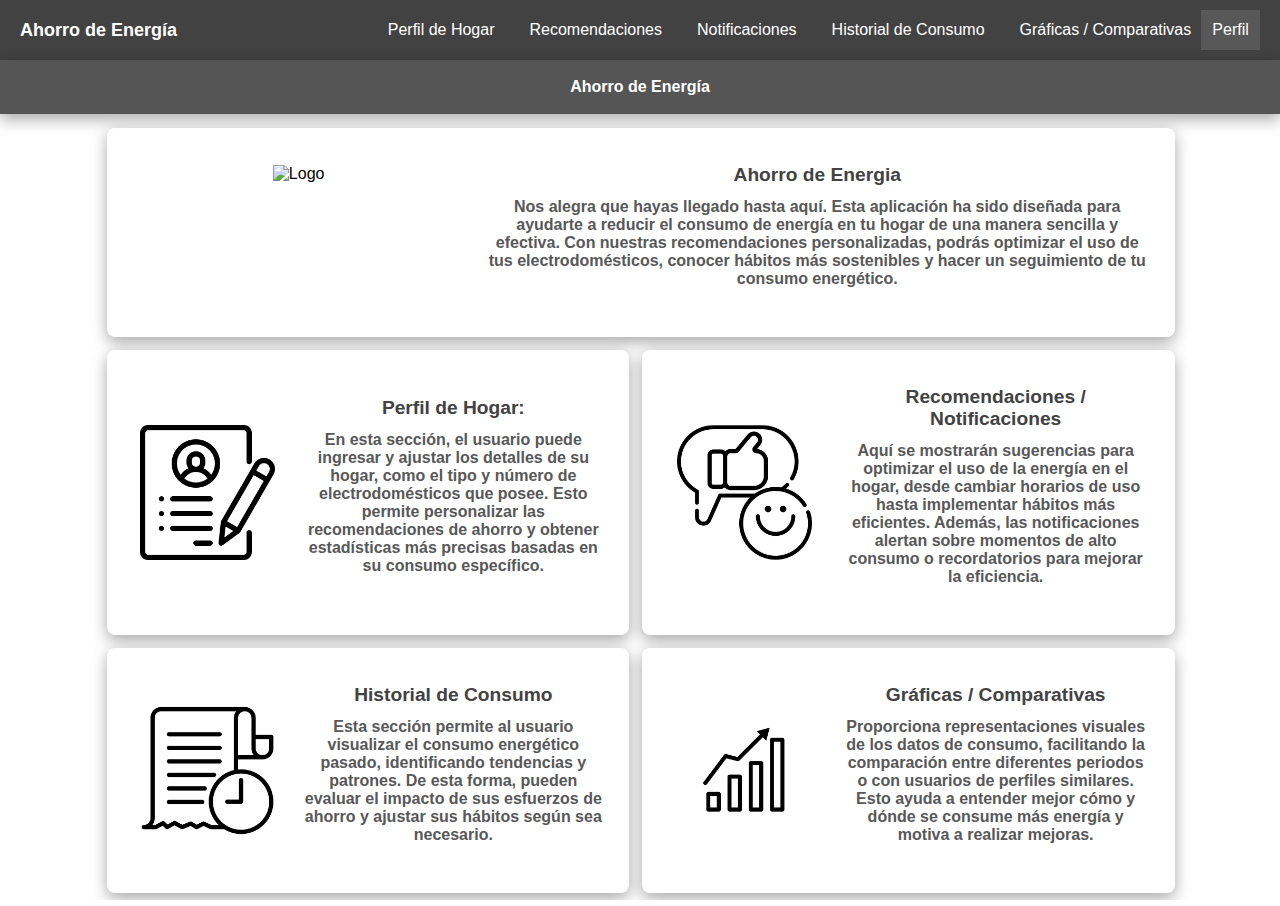
==== index.html @ 79bc8dd4 "Responsive" ====
<!DOCTYPE html>
<html lang="es">

<head>
    <meta charset="UTF-8">
    <meta name="viewport" content="width=device-width, initial-scale=1.0">
    <link rel="stylesheet" href="index.css">
    <title>Ahorro de Energía</title>
    <link rel="icon" href="logo_blanco.png" type="image/x-icon">
</head>

<body>
    <!-- Primera Barra de Navegación -->
    <nav class="navbar">
        <div class="nav-container">
            <a href="index.html" class="nav-logo">Ahorro de Energía</a>
        
            <!-- Botón para dispositivos móviles -->
            <button class="menu-toggle" onclick="toggleMenu()">☰</button>
        
            <!-- Menú desplegable -->
            <div id="navLinks" class="nav-links">
                <a href="perfil.html" class="nav-item">Perfil de Hogar</a>
                <a href="Recomendaciones.html" class="nav-item">Recomendaciones</a>
                <a href="Notificaciones.html" class="nav-item">Notificaciones</a>
                <a href="historial.html" class="nav-item">Historial de Consumo</a>
                <a href="Graficas.html" class="nav-item">Gráficas / Comparativas</a>
            </div>
        </div>
        <div id="profile-section" class="profile-container">
            <!-- Texto inicial que se reemplaza cuando el usuario está logueado -->
            <button class="menu-toggle-p" id="profile-name">Perfil</button>
        
            <!-- Menú desplegable -->
            <div class="dropdown-menu">
                <a class="dropdown-item" href="sign_in.html">Iniciar Sesion</a>
                <a class="dropdown-item" href="register.html">Crear Cuenta</a>
                <a class="dropdown-item" href="index.html"style="display: none;">Cerrar Sesion</a>
            </div>
        </div>
        
    </nav>   

    <!-- Segunda Barra con el Título de la Ventana -->
    <div class="title-bar">
        <h1>Ahorro de Energía</h1>
    </div>

    <div class="main-content centered">

        <!-- Contenido Principal -->
        <div class="home">

            <!-- Sección principal -->
            <div class="section-principal">
                <div class="image-container">
                    <img src="logo_web.png" alt="Logo">
                </div>
                <div class="text-container">
                    <h2>Ahorro de Energia</h2>
                    <h3>Nos alegra que hayas llegado hasta aquí. Esta aplicación ha sido diseñada para ayudarte a
                        reducir el consumo de energía en tu hogar de una manera sencilla y efectiva. Con nuestras
                        recomendaciones personalizadas, podrás optimizar el uso de tus electrodomésticos, conocer
                        hábitos más sostenibles y hacer un seguimiento de tu consumo energético.</h3>
                </div>
            </div>

            <!-- Sección perfil-->
            <div class="section-perfil">
                <div class="image-container">
                    <img src="perfil.png" alt="Logo">
                </div>
                <div class="text-container">
                    <h2>Perfil de Hogar: </h2>
                    <h3>En esta sección, el usuario puede ingresar y ajustar los detalles de su hogar, como el tipo y
                        número de electrodomésticos que posee. Esto permite personalizar las recomendaciones de ahorro y
                        obtener estadísticas más precisas basadas en su consumo específico.</h3>
                </div>
            </div>

            <!-- Sección recomendaciones-->
            <div class="section-recomendaciones">
                <div class="image-container">
                    <img src="recomendacion.png" alt="Logo">
                </div>
                <div class="text-container">
                    <h2>Recomendaciones / Notificaciones</h2>
                    <h3>Aquí se mostrarán sugerencias para optimizar el uso de la energía en el hogar, desde cambiar
                        horarios de uso hasta implementar hábitos más eficientes. Además, las notificaciones alertan
                        sobre momentos de alto consumo o recordatorios para mejorar la eficiencia.</h3>
                </div>
            </div>

            <!-- Sección historial-->
            <div class="section-historial">
                <div class="image-container">
                    <img src="historial.png" alt="Logo">
                </div>
                <div class="text-container">
                    <h2>Historial de Consumo</h2>
                    <h3>Esta sección permite al usuario visualizar el consumo energético pasado, identificando
                        tendencias y patrones. De esta forma, pueden evaluar el impacto de sus esfuerzos de ahorro y
                        ajustar sus hábitos según sea necesario.</h3>
                </div>
            </div>

            <!-- Sección grafica-->
            <div class="section-graficas">
                <div class="image-container">
                    <img src="graficas.png" alt="Logo">
                </div>
                <div class="text-container">
                    <h2>Gráficas / Comparativas</h2>
                    <h3>Proporciona representaciones visuales de los datos de consumo, facilitando la comparación entre
                        diferentes periodos o con usuarios de perfiles similares. Esto ayuda a entender mejor cómo y
                        dónde se consume más energía y motiva a realizar mejoras.</h3>
                </div>
            </div>
        </div>

    </div>
    <script src="menuperfil.js"></script>
    <script src="movilemenu.js"></script>
    <script src="mensaje.js"></script>
    <script src="index.js"></script>
</body>

</html>
---- index.css ----
:root {
    --primary-color: #424242;
    --secondary-color: #585858;
    --secondary2-color: #6b6b6b;
    --black: #000000;
    --white: #ffffff;
    --gray: #efefef;
    --gray-2: #2b2828;
}

@import url('https://fonts.googleapis.com/css2?family=Poppins:wght@200;300;400;500;600&display=swap');

/* TEXTO */
* {
    font-family: 'Poppins', sans-serif;
    margin: 0;
    padding: 0;
    box-sizing: border-box;
    font-size: 1rem;
}

h1,
h2,
h3,
p {
    font-family: 'Poppins', sans-serif;
}

h2 {
    color: var(--primary-color);
    font-size: 1.2rem;
}

h2,
h3 {
    margin-bottom: 1vw;
}

h3 {
    color: var(--secondary-color);
    font-size: 1rem;
}

/* FIN TEXTO */

html,
body {
    width: 100vw;
    height: 100vh;
    overflow: hidden;
}

/* TITULOS */
/* Estilos básicos */
.navbar {
    background-color: var(--primary-color); /* Color de fondo */
    padding: 10px 20px;
    display: flex;
    align-items: center; /* Alinea verticalmente en el mismo nivel */
    justify-content: space-between; /* Espaciado entre extremos */
}

.nav-container {
    display: flex;
    align-items: center;
    justify-content: space-between;
    width: 100%; /* Asegura que ocupe todo el espacio */
}

.nav-logo {
    color: white;
    font-size: 18px;
    text-decoration: none;
    font-weight: bold;
}

.nav-links {
    display: flex; /* Alineación horizontal de los enlaces */
    gap: 15px; /* Espaciado entre enlaces */
}

.nav-item {
    color: white;
    text-decoration: none;
    padding: 5px 10px;
}

/* Botón de menú para móvil (oculto en escritorio) */
.menu-toggle {
    display: none; /* Oculto por defecto en PC */
    background-color: white;
    color: #007BFF;
    border: none;
    padding: 10px;
    cursor: pointer;
    font-size: 18px;
}

.title-bar {
    display: flex;
    justify-content: center;
    align-items: center;
    background-color: #555;
    color: white;
    padding: 0 1vw;
    box-shadow: rgba(0, 0, 0, 0.35) 0px 5px 15px;
    height: 6vh;
    /* 6% */
}

/* FIN TITULOS */

.main-content {
    display: flex;
    padding: 1vw;
    gap: 1vw;
    height: 88vh;
    /* 88% */
}

.home {
    height: 85vh;
    display: grid;
    grid-template-columns: 49% 50%;
    /* Dos filas */
    grid-template-areas:
        "section-principal section-principal"
        "section-perfil section-recomendaciones"
        "section-historial section-graficas";
}

.section-principal {
    grid-area: section-principal;
}

.section-perfil {
    grid-area: section-perfil;
}

.section-recomendaciones {
    grid-area: section-recomendaciones;
}

.section-historial {
    grid-area: section-historial;
}

.section-graficas {
    grid-area: section-graficas;
}

.main-content.centered {
    display: flex;
    justify-content: center;
    align-items: center;
}

.main-content .home {
    background-color: var(--white);
    width: 85%;
    max-width: 85vw;
    text-align: left;
    /* Alineación como una página de Word */
    border-radius: 8px;
    gap: 1vw;
}


.section-principal,
.section-recomendaciones,
.section-historial,
.section-graficas,
.section-perfil {
    flex-direction: column;
    justify-content: center;
    background-color: var(--white);
    padding: 2vw;
    box-shadow: rgba(0, 0, 0, 0.35) 0px 5px 15px;
    border-radius: 8px;
    display: grid;
    grid-template-columns: 1fr 2fr;
    /* Dos columnas, la imagen ocupa 1 fracción y el texto 2 fracciones */
    gap: 20px;
    /* Espacio entre la imagen y el texto */
    align-items: center;
    /* Alinea los elementos al principio */
}

.image-container {
    display: flex;
    justify-content: center;
    /* Centra la imagen horizontalmente */
}

.image-container img {
    height: 15vh;
    /* Mantiene la proporción de la imagen */
}

img {
    max-width: 100%;
    /* Ajusta el ancho al contenedor */
    height: auto;
    /* Ajusta el alto proporcionalmente */
    object-fit: contain;
    /* Mantiene las proporciones sin deformarse */
}

.text-container {
    display: flex;
    flex-direction: column;
    /* Alinea el texto verticalmente */
    justify-content: flex-start;
}

.text-container {
    max-width: 100%;
    word-wrap: break-word;
    text-align: center;
}
/*------------------------------*/
.profile-container {
    display: flex;
    align-items: center;
    justify-content: space-between;
}

.dropdown-item {
    border-bottom: .1rem solid var(--primary-color);
    padding-bottom: 10px;
    width: 100%;
    color: white;
    text-decoration: none;
    padding: 5px 10px;
}

.dropdown-item:last-child {
    border-bottom: none;
    /* Elimina la línea del último enlace */
}

.dropdown-menu {
    display: none;
    flex-direction: column;
    gap: 10px;
    background-color: var(--secondary2-color);
    position: absolute;
    top: 65px;
    right: 0%;
    width: 30%;
    padding: 10px 0;
    border-radius: 5px;
    box-shadow: 0 4px 6px rgba(0, 0, 0, 0.1);
}

.dropdown-menu.active {
    display: flex;
}

.menu-toggle-p {
    display: block;
    background-color: var(--secondary-color);
    color: white;
    border: none;
    padding: 0.7rem;
    cursor: pointer;
    font-size: 1rem;
}

/* Pantallas medianas (tablets) */
@media screen and (max-width: 768px) {

    .dropdown-menu {
        width: 60%;
    }

    .main-content.centered {
        padding-top: 1rem;
    }

    .main-content {
        height: auto;
        overflow-y: auto;
    }

    .main-content .home {
        gap: 2vw;
    }

    .main-content {
        -webkit-overflow-scrolling: touch;
        /* Mejora la fluidez del scroll */
    }

    .section-principal,
    .section-recomendaciones,
    .section-historial,
    .section-graficas,
    .section-perfil {
        flex-direction: column;
        justify-content: center;
        background-color: var(--white);
        padding: 8vw;
        box-shadow: rgba(0, 0, 0, 0.35) 0px 5px 15px;
        border-radius: 8px;
        display: flex;
        gap: 20px;
        align-items: center;
    }

    .home {
        height: 85vh;
        display: grid;
        grid-template-columns: 100%;
        grid-template-areas:
            "section-principal"
            "section-perfil"
            " section-recomendaciones"
            "section-historial"
            " section-graficas";
    }

    .section-principal {
        grid-area: section-principal;
    }

    .section-perfil {
        grid-area: section-perfil;
    }

    .section-recomendaciones {
        grid-area: section-recomendaciones;
    }

    .section-historial {
        grid-area: section-historial;
    }

    .section-graficas {
        grid-area: section-graficas;
    }

    /* Botón y menú inicial */


    .nav-item {
        border-bottom: .1rem solid var(--primary-color);
        padding-bottom: 10px;
        width: 100%
    }
    
    .nav-item:last-child {
        border-bottom: none; /* Elimina la línea del último enlace */
    }
    .nav-links {
        display: none; /* Oculta enlaces inicialmente */
        flex-direction: column; /* Coloca los enlaces verticalmente */
        gap: 10px;
        background-color: var(--secondary2-color);
        position: absolute;
        top: 65px; /* Debajo de la barra */
        right: 0%; /* Ajusta el espacio desde la derecha */
        width: 60%; /* Limita el ancho al 60% */
        padding: 10px 0;
        border-radius: 5px; /* Opcional: esquinas redondeadas */
        box-shadow: 0 4px 6px rgba(0, 0, 0, 0.1); /* Opcional: sombra para estilo */
    }
    
    .nav-links.active {
        display: flex; /* Muestra el menú cuando está activo */
    }

    .menu-toggle {
        display: block;
        background-color: var(--secondary-color);
        color: white;
        border: none;
        padding: 10px 15px;
        cursor: pointer;
        font-size: 16px;
    }

    .menu-container {
        display: none;
        /* Oculta el menú por defecto */
        background-color: #f8f9fa;
        padding: 10px;
        border: 1px solid #ddd;
        position: absolute;
        /* Para manejar mejor el diseño */
        top: 50px;
        /* Ajusta según el botón */
        left: 0;
        width: 200px;
        z-index: 1000;
    }

    .menu-item {
        display: block;
        padding: 10px;
        color: #000;
        text-decoration: none;
        border-bottom: 1px solid #ddd;
    }

    .menu-item:hover {
        background-color: #007BFF;
        color: white;
    }


}

/* Pantallas pequeñas (móviles) */
@media screen and (max-width: 480px) {
    .main-content {
        height: auto;
        overflow-y: auto;
    }

    .main-content .home {
        gap: 2vw;
    }

    .main-content {
        -webkit-overflow-scrolling: touch;
        /* Mejora la fluidez del scroll */
    }

    .section-principal,
    .section-recomendaciones,
    .section-historial,
    .section-graficas,
    .section-perfil {
        flex-direction: column;
        justify-content: center;
        background-color: var(--white);
        padding: 8vw;
        box-shadow: rgba(0, 0, 0, 0.35) 0px 5px 15px;
        border-radius: 8px;
        display: flex;
        gap: 20px;
        align-items: center;
    }

    .home {
        height: 85vh;
        display: grid;
        grid-template-columns: 100%;
        grid-template-areas:
            "section-principal"
            "section-perfil"
            " section-recomendaciones"
            "section-historial"
            " section-graficas";
    }

    .section-principal {
        grid-area: section-principal;
    }

    .section-perfil {
        grid-area: section-perfil;
    }

    .section-recomendaciones {
        grid-area: section-recomendaciones;
    }

    .section-historial {
        grid-area: section-historial;
    }

    .section-graficas {
        grid-area: section-graficas;
    }
}
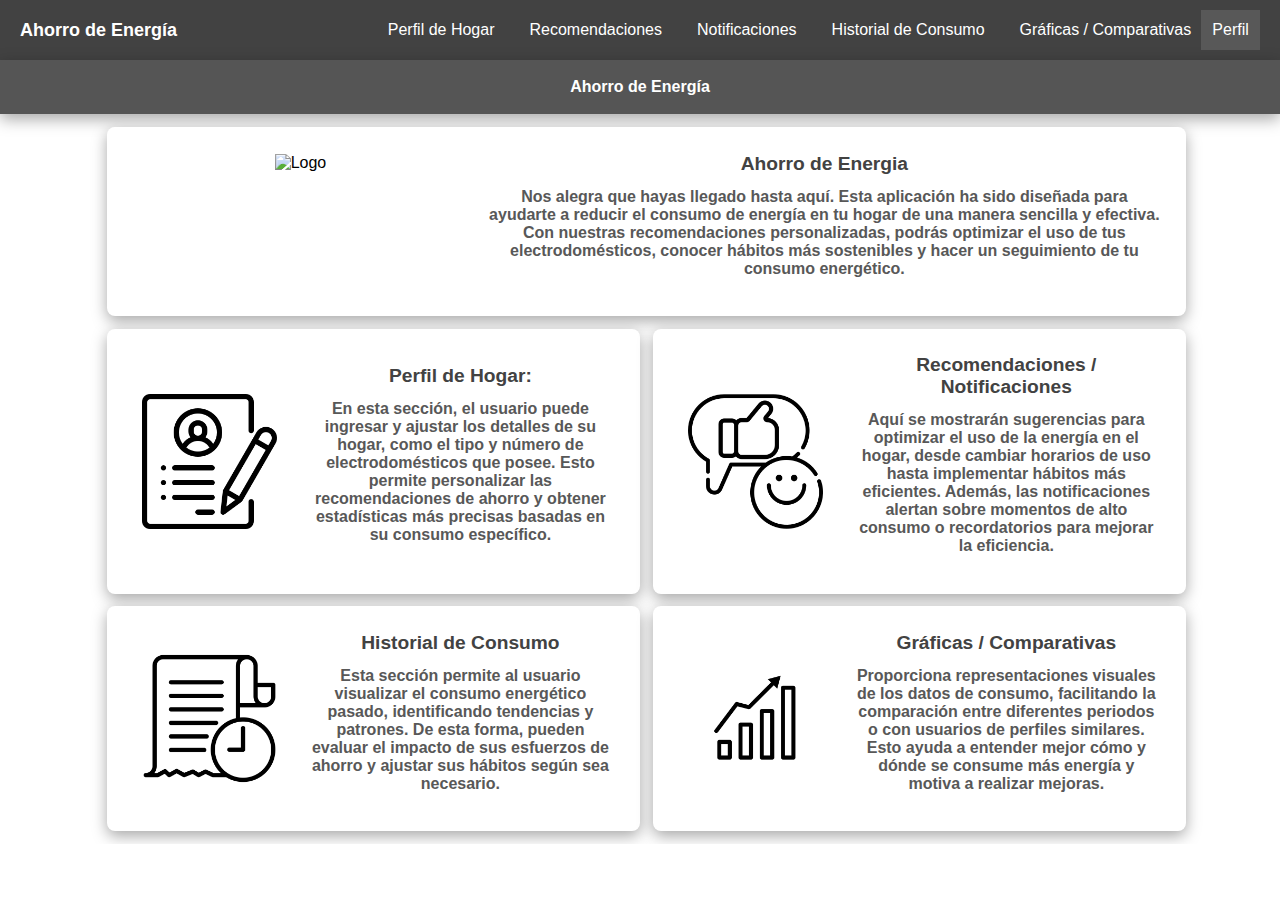
==== commit eb8cfd32: "implementando datos del usuario en menu" ====
--- a/index.html
+++ b/index.html
@@ -33,10 +33,10 @@
         
             <!-- Menú desplegable -->
             <div class="dropdown-menu">
-                <a class="dropdown-item" href="sign_in.html">Iniciar Sesion</a>
-                <a class="dropdown-item" href="register.html">Crear Cuenta</a>
-                <a class="dropdown-item" href="index.html"style="display: none;">Cerrar Sesion</a>
-            </div>
+                <a id="login-btn" class="dropdown-item" href="sign_in.html">Iniciar Sesión</a>
+                <a id="register-btn" class="dropdown-item" href="register.html">Crear Cuenta</a>
+                <a id="logout-btn" class="dropdown-item" href="sign_in.html" style="display: none;">Cerrar Sesión</a>
+            </div>  
         </div>
         
     </nav>   
--- a/index.css
+++ b/index.css
@@ -45,9 +45,9 @@
 
 html,
 body {
-    width: 100vw;
-    height: 100vh;
-    overflow: hidden;
+    width: auto;
+    height: auto;
+    overflow: auto;
 }
 
 /* TITULOS */
@@ -114,14 +114,13 @@
     display: flex;
     padding: 1vw;
     gap: 1vw;
-    height: 88vh;
-    /* 88% */
+    height: auto;
 }
 
 .home {
-    height: 85vh;
+    height: auto;
     display: grid;
-    grid-template-columns: 49% 50%;
+    grid-template-columns: 50% 50%;
     /* Dos filas */
     grid-template-areas:
         "section-principal section-principal"
@@ -278,18 +277,8 @@
         padding-top: 1rem;
     }
 
-    .main-content {
-        height: auto;
-        overflow-y: auto;
-    }
-
     .main-content .home {
         gap: 2vw;
-    }
-
-    .main-content {
-        -webkit-overflow-scrolling: touch;
-        /* Mejora la fluidez del scroll */
     }
 
     .section-principal,
@@ -309,7 +298,7 @@
     }
 
     .home {
-        height: 85vh;
+        height: auto;
         display: grid;
         grid-template-columns: 100%;
         grid-template-areas:
@@ -413,65 +402,12 @@
 
 /* Pantallas pequeñas (móviles) */
 @media screen and (max-width: 480px) {
-    .main-content {
-        height: auto;
-        overflow-y: auto;
-    }
 
     .main-content .home {
         gap: 2vw;
     }
 
-    .main-content {
-        -webkit-overflow-scrolling: touch;
-        /* Mejora la fluidez del scroll */
-    }
-
-    .section-principal,
-    .section-recomendaciones,
-    .section-historial,
-    .section-graficas,
-    .section-perfil {
-        flex-direction: column;
-        justify-content: center;
-        background-color: var(--white);
-        padding: 8vw;
-        box-shadow: rgba(0, 0, 0, 0.35) 0px 5px 15px;
-        border-radius: 8px;
-        display: flex;
-        gap: 20px;
-        align-items: center;
-    }
-
     .home {
-        height: 85vh;
-        display: grid;
-        grid-template-columns: 100%;
-        grid-template-areas:
-            "section-principal"
-            "section-perfil"
-            " section-recomendaciones"
-            "section-historial"
-            " section-graficas";
-    }
-
-    .section-principal {
-        grid-area: section-principal;
-    }
-
-    .section-perfil {
-        grid-area: section-perfil;
-    }
-
-    .section-recomendaciones {
-        grid-area: section-recomendaciones;
-    }
-
-    .section-historial {
-        grid-area: section-historial;
-    }
-
-    .section-graficas {
-        grid-area: section-graficas;
+        margin-bottom: 20px;
     }
 }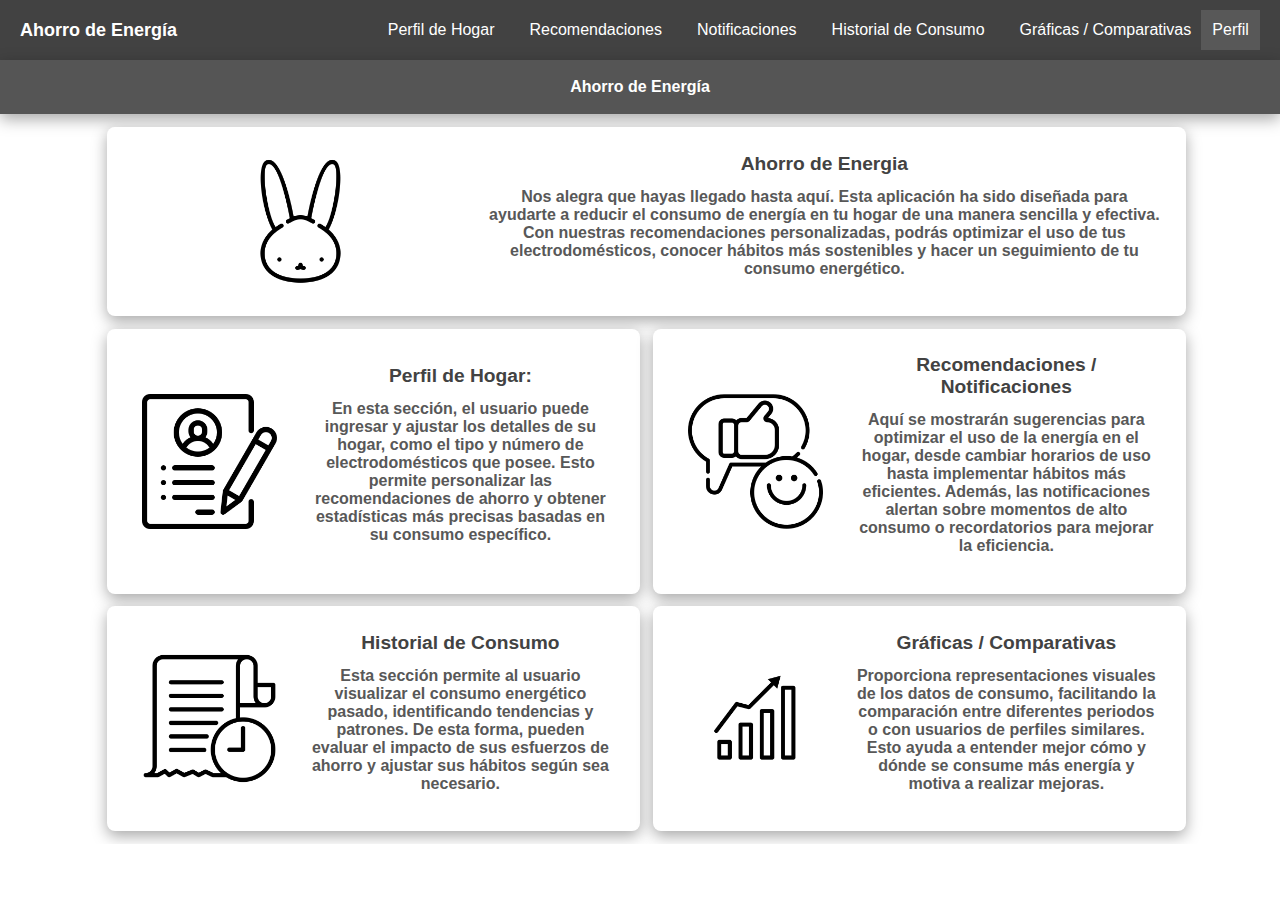
==== commit 0f4a0b4d: "Organizando todo" ====
--- a/index.html
+++ b/index.html
@@ -4,9 +4,9 @@
 <head>
     <meta charset="UTF-8">
     <meta name="viewport" content="width=device-width, initial-scale=1.0">
-    <link rel="stylesheet" href="index.css">
+    <link rel="stylesheet" href="Styles/index.css">
     <title>Ahorro de Energía</title>
-    <link rel="icon" href="logo_blanco.png" type="image/x-icon">
+    <link rel="icon" href="Image/logo_blanco.png" type="image/x-icon">
 </head>
 
 <body>
@@ -54,7 +54,7 @@
             <!-- Sección principal -->
             <div class="section-principal">
                 <div class="image-container">
-                    <img src="logo_web.png" alt="Logo">
+                    <img src="Image/logo_web.png" alt="Logo">
                 </div>
                 <div class="text-container">
                     <h2>Ahorro de Energia</h2>
@@ -68,7 +68,7 @@
             <!-- Sección perfil-->
             <div class="section-perfil">
                 <div class="image-container">
-                    <img src="perfil.png" alt="Logo">
+                    <img src="Image/perfil.png" alt="Logo">
                 </div>
                 <div class="text-container">
                     <h2>Perfil de Hogar: </h2>
@@ -81,7 +81,7 @@
             <!-- Sección recomendaciones-->
             <div class="section-recomendaciones">
                 <div class="image-container">
-                    <img src="recomendacion.png" alt="Logo">
+                    <img src="Image/recomendacion.png" alt="Logo">
                 </div>
                 <div class="text-container">
                     <h2>Recomendaciones / Notificaciones</h2>
@@ -94,7 +94,7 @@
             <!-- Sección historial-->
             <div class="section-historial">
                 <div class="image-container">
-                    <img src="historial.png" alt="Logo">
+                    <img src="Image/historial.png" alt="Logo">
                 </div>
                 <div class="text-container">
                     <h2>Historial de Consumo</h2>
@@ -107,7 +107,7 @@
             <!-- Sección grafica-->
             <div class="section-graficas">
                 <div class="image-container">
-                    <img src="graficas.png" alt="Logo">
+                    <img src="Image/graficas.png" alt="Logo">
                 </div>
                 <div class="text-container">
                     <h2>Gráficas / Comparativas</h2>
@@ -119,10 +119,10 @@
         </div>
 
     </div>
-    <script src="menuperfil.js"></script>
-    <script src="movilemenu.js"></script>
-    <script src="mensaje.js"></script>
-    <script src="index.js"></script>
+    <script src="Scripts/menuperfil.js"></script>
+    <script src="Scripts/movilemenu.js"></script>
+    <script src="Scripts/mensaje.js"></script>
+    <script src="Scripts/index.js"></script>
 </body>
 
 </html>--- a/Styles/index.css
+++ b/Styles/index.css
@@ -0,0 +1,413 @@
+:root {
+    --primary-color: #424242;
+    --secondary-color: #585858;
+    --secondary2-color: #6b6b6b;
+    --black: #000000;
+    --white: #ffffff;
+    --gray: #efefef;
+    --gray-2: #2b2828;
+}
+
+@import url('https://fonts.googleapis.com/css2?family=Poppins:wght@200;300;400;500;600&display=swap');
+
+/* TEXTO */
+* {
+    font-family: 'Poppins', sans-serif;
+    margin: 0;
+    padding: 0;
+    box-sizing: border-box;
+    font-size: 1rem;
+}
+
+h1,
+h2,
+h3,
+p {
+    font-family: 'Poppins', sans-serif;
+}
+
+h2 {
+    color: var(--primary-color);
+    font-size: 1.2rem;
+}
+
+h2,
+h3 {
+    margin-bottom: 1vw;
+}
+
+h3 {
+    color: var(--secondary-color);
+    font-size: 1rem;
+}
+
+/* FIN TEXTO */
+
+html,
+body {
+    width: auto;
+    height: auto;
+    overflow: auto;
+}
+
+/* TITULOS */
+/* Estilos básicos */
+.navbar {
+    background-color: var(--primary-color); /* Color de fondo */
+    padding: 10px 20px;
+    display: flex;
+    align-items: center; /* Alinea verticalmente en el mismo nivel */
+    justify-content: space-between; /* Espaciado entre extremos */
+}
+
+.nav-container {
+    display: flex;
+    align-items: center;
+    justify-content: space-between;
+    width: 100%; /* Asegura que ocupe todo el espacio */
+}
+
+.nav-logo {
+    color: white;
+    font-size: 18px;
+    text-decoration: none;
+    font-weight: bold;
+}
+
+.nav-links {
+    display: flex; /* Alineación horizontal de los enlaces */
+    gap: 15px; /* Espaciado entre enlaces */
+}
+
+.nav-item {
+    color: white;
+    text-decoration: none;
+    padding: 5px 10px;
+}
+
+/* Botón de menú para móvil (oculto en escritorio) */
+.menu-toggle {
+    display: none; /* Oculto por defecto en PC */
+    background-color: white;
+    color: #007BFF;
+    border: none;
+    padding: 10px;
+    cursor: pointer;
+    font-size: 18px;
+}
+
+.title-bar {
+    display: flex;
+    justify-content: center;
+    align-items: center;
+    background-color: #555;
+    color: white;
+    padding: 0 1vw;
+    box-shadow: rgba(0, 0, 0, 0.35) 0px 5px 15px;
+    height: 6vh;
+    /* 6% */
+}
+
+/* FIN TITULOS */
+
+.main-content {
+    display: flex;
+    padding: 1vw;
+    gap: 1vw;
+    height: auto;
+}
+
+.home {
+    height: auto;
+    display: grid;
+    grid-template-columns: 50% 50%;
+    /* Dos filas */
+    grid-template-areas:
+        "section-principal section-principal"
+        "section-perfil section-recomendaciones"
+        "section-historial section-graficas";
+}
+
+.section-principal {
+    grid-area: section-principal;
+}
+
+.section-perfil {
+    grid-area: section-perfil;
+}
+
+.section-recomendaciones {
+    grid-area: section-recomendaciones;
+}
+
+.section-historial {
+    grid-area: section-historial;
+}
+
+.section-graficas {
+    grid-area: section-graficas;
+}
+
+.main-content.centered {
+    display: flex;
+    justify-content: center;
+    align-items: center;
+}
+
+.main-content .home {
+    background-color: var(--white);
+    width: 85%;
+    max-width: 85vw;
+    text-align: left;
+    /* Alineación como una página de Word */
+    border-radius: 8px;
+    gap: 1vw;
+}
+
+
+.section-principal,
+.section-recomendaciones,
+.section-historial,
+.section-graficas,
+.section-perfil {
+    flex-direction: column;
+    justify-content: center;
+    background-color: var(--white);
+    padding: 2vw;
+    box-shadow: rgba(0, 0, 0, 0.35) 0px 5px 15px;
+    border-radius: 8px;
+    display: grid;
+    grid-template-columns: 1fr 2fr;
+    /* Dos columnas, la imagen ocupa 1 fracción y el texto 2 fracciones */
+    gap: 20px;
+    /* Espacio entre la imagen y el texto */
+    align-items: center;
+    /* Alinea los elementos al principio */
+}
+
+.image-container {
+    display: flex;
+    justify-content: center;
+    /* Centra la imagen horizontalmente */
+}
+
+.image-container img {
+    height: 15vh;
+    /* Mantiene la proporción de la imagen */
+}
+
+img {
+    max-width: 100%;
+    /* Ajusta el ancho al contenedor */
+    height: auto;
+    /* Ajusta el alto proporcionalmente */
+    object-fit: contain;
+    /* Mantiene las proporciones sin deformarse */
+}
+
+.text-container {
+    display: flex;
+    flex-direction: column;
+    /* Alinea el texto verticalmente */
+    justify-content: flex-start;
+}
+
+.text-container {
+    max-width: 100%;
+    word-wrap: break-word;
+    text-align: center;
+}
+/*------------------------------*/
+.profile-container {
+    display: flex;
+    align-items: center;
+    justify-content: space-between;
+}
+
+.dropdown-item {
+    border-bottom: .1rem solid var(--primary-color);
+    padding-bottom: 10px;
+    width: 100%;
+    color: white;
+    text-decoration: none;
+    padding: 5px 10px;
+}
+
+.dropdown-item:last-child {
+    border-bottom: none;
+    /* Elimina la línea del último enlace */
+}
+
+.dropdown-menu {
+    display: none;
+    flex-direction: column;
+    gap: 10px;
+    background-color: var(--secondary2-color);
+    position: absolute;
+    top: 65px;
+    right: 0%;
+    width: 30%;
+    padding: 10px 0;
+    border-radius: 5px;
+    box-shadow: 0 4px 6px rgba(0, 0, 0, 0.1);
+}
+
+.dropdown-menu.active {
+    display: flex;
+}
+
+.menu-toggle-p {
+    display: block;
+    background-color: var(--secondary-color);
+    color: white;
+    border: none;
+    padding: 0.7rem;
+    cursor: pointer;
+    font-size: 1rem;
+}
+
+/* Pantallas medianas (tablets) */
+@media screen and (max-width: 768px) {
+
+    .dropdown-menu {
+        width: 60%;
+    }
+
+    .main-content.centered {
+        padding-top: 1rem;
+    }
+
+    .main-content .home {
+        gap: 2vw;
+    }
+
+    .section-principal,
+    .section-recomendaciones,
+    .section-historial,
+    .section-graficas,
+    .section-perfil {
+        flex-direction: column;
+        justify-content: center;
+        background-color: var(--white);
+        padding: 8vw;
+        box-shadow: rgba(0, 0, 0, 0.35) 0px 5px 15px;
+        border-radius: 8px;
+        display: flex;
+        gap: 20px;
+        align-items: center;
+    }
+
+    .home {
+        height: auto;
+        display: grid;
+        grid-template-columns: 100%;
+        grid-template-areas:
+            "section-principal"
+            "section-perfil"
+            " section-recomendaciones"
+            "section-historial"
+            " section-graficas";
+    }
+
+    .section-principal {
+        grid-area: section-principal;
+    }
+
+    .section-perfil {
+        grid-area: section-perfil;
+    }
+
+    .section-recomendaciones {
+        grid-area: section-recomendaciones;
+    }
+
+    .section-historial {
+        grid-area: section-historial;
+    }
+
+    .section-graficas {
+        grid-area: section-graficas;
+    }
+
+    /* Botón y menú inicial */
+
+
+    .nav-item {
+        border-bottom: .1rem solid var(--primary-color);
+        padding-bottom: 10px;
+        width: 100%
+    }
+    
+    .nav-item:last-child {
+        border-bottom: none; /* Elimina la línea del último enlace */
+    }
+    .nav-links {
+        display: none; /* Oculta enlaces inicialmente */
+        flex-direction: column; /* Coloca los enlaces verticalmente */
+        gap: 10px;
+        background-color: var(--secondary2-color);
+        position: absolute;
+        top: 65px; /* Debajo de la barra */
+        right: 0%; /* Ajusta el espacio desde la derecha */
+        width: 60%; /* Limita el ancho al 60% */
+        padding: 10px 0;
+        border-radius: 5px; /* Opcional: esquinas redondeadas */
+        box-shadow: 0 4px 6px rgba(0, 0, 0, 0.1); /* Opcional: sombra para estilo */
+    }
+    
+    .nav-links.active {
+        display: flex; /* Muestra el menú cuando está activo */
+    }
+
+    .menu-toggle {
+        display: block;
+        background-color: var(--secondary-color);
+        color: white;
+        border: none;
+        padding: 10px 15px;
+        cursor: pointer;
+        font-size: 16px;
+    }
+
+    .menu-container {
+        display: none;
+        /* Oculta el menú por defecto */
+        background-color: #f8f9fa;
+        padding: 10px;
+        border: 1px solid #ddd;
+        position: absolute;
+        /* Para manejar mejor el diseño */
+        top: 50px;
+        /* Ajusta según el botón */
+        left: 0;
+        width: 200px;
+        z-index: 1000;
+    }
+
+    .menu-item {
+        display: block;
+        padding: 10px;
+        color: #000;
+        text-decoration: none;
+        border-bottom: 1px solid #ddd;
+    }
+
+    .menu-item:hover {
+        background-color: #007BFF;
+        color: white;
+    }
+
+
+}
+
+/* Pantallas pequeñas (móviles) */
+@media screen and (max-width: 480px) {
+
+    .main-content .home {
+        gap: 2vw;
+    }
+
+    .home {
+        margin-bottom: 20px;
+    }
+}